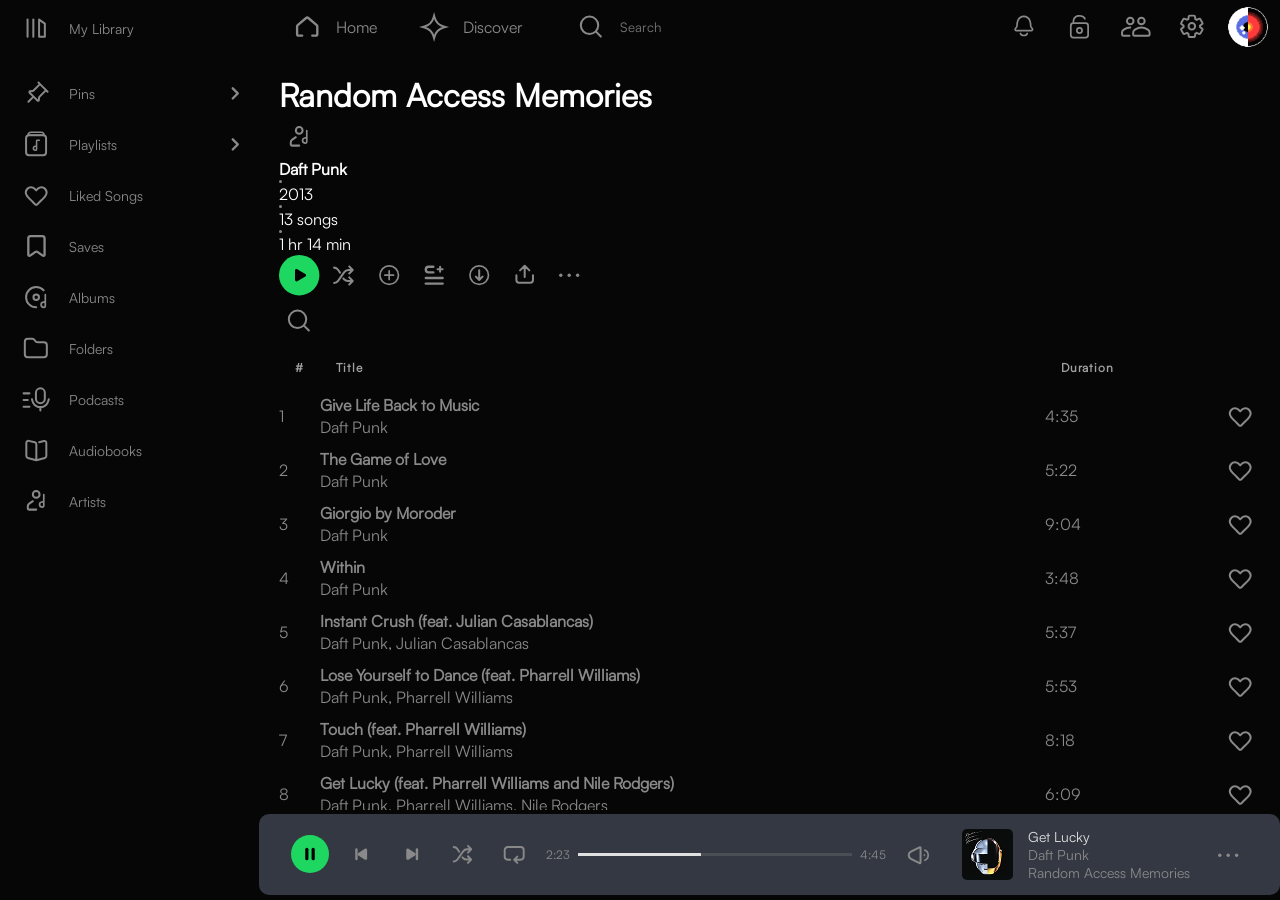
==== pages/album-page.html @ 1511e251 "made a html structure of album-page" ====
<html lang="en">
<head>
    <meta charset="UTF-8">
    <meta name="viewport" content="width=device-width, initial-scale=1.0">
    <title>Spotify</title>
    <link rel="stylesheet" href="../css/styles.css" />
</head>
<body>
    <div class="app">
        <aside class="sidebar">
            <a href="./library.html" class="sidebar-top my-library">
                <img src="../images/library-icon.svg" alt="My Library" class="library-icon" />
                <span class="sidebar-title">My Library</span>
            </a>

            <nav class="sidebar-nav">
                <ul>
                    <li class="sidebar-item">
                        <a href="#">
                            <div class="sidebar-item-icon-group">
                                <img src="../images/pins-icon.svg" alt="Pins icon" class="sidebar-icon">
                                <span class="sidebar-text">Pins</span>
                            </div>
                            <span><img src="../images/arrow-icon.svg" alt="Arrow Icon" class="sidebar-arrow"></span>
                        </a>
                    </li>
                   
                    <li class="sidebar-item">
                        <a href="#">
                            <div class="sidebar-item-icon-group">
                                <img src="../images/playlists-icon.svg" alt="Playlists icon" class="sidebar-icon">
                                <span class="sidebar-text">Playlists</span>
                            </div>
                            <span><img src="../images/arrow-icon.svg" alt="Arrow Icon" class="sidebar-arrow"></span>
                        </a>
                    </li>

                   <li class="sidebar-item">
                        <a href="#">
                            <div class="sidebar-item-icon-group">
                                <img src="../images/liked-songs-icon.svg" alt="Liked Songs icon" class="sidebar-icon">
                                <span class="sidebar-text">Liked Songs</span>
                            </div>
                        </a>
                    </li>

                    <li class="sidebar-item">
                        <a href="#">
                            <div class="sidebar-item-icon-group">
                                <img src="../images/saves-icon.svg" alt="Saves icon" class="sidebar-icon">
                                <span class="sidebar-text">Saves</span>
                            </div>
                        </a>
                    </li>

                    <li class="sidebar-item">
                        <a href="#">
                            <div class="sidebar-item-icon-group">
                                <img src="../images/albums-icon.svg" alt="Albums icon" class="sidebar-icon">
                                <span class="sidebar-text">Albums</span>
                            </div>
                        </a>
                    </li>

                    <li class="sidebar-item">
                        <a href="#">
                            <div class="sidebar-item-icon-group">
                                <img src="../images/folders-icon.svg" alt="Folders icon" class="sidebar-icon">
                                <span class="sidebar-text">Folders</span>
                            </div>
                        </a>
                    </li>

                    <li class="sidebar-item">
                        <a href="#">
                            <div class="sidebar-item-icon-group">
                                <img src="../images/podcasts-icon.svg" alt="Podcasts icon" class="sidebar-icon">
                                <span class="sidebar-text">Podcasts</span>
                            </div>
                        </a>
                    </li>

                    <li class="sidebar-item">
                        <a href="#">
                            <div class="sidebar-item-icon-group">
                                <img src="../images/audiobooks-icon.svg" alt="Audiobooks icon" class="sidebar-icon">
                                <span class="sidebar-text">Audiobooks</span>
                            </div>
                        </a>
                    </li>

                    <li class="sidebar-item">
                        <a href="#">
                            <div class="sidebar-item-icon-group">
                                <img src="../images/artists-icon.svg" alt="Artists icon" class="sidebar-icon">
                                <span class="sidebar-text">Artists</span>
                            </div>
                        </a>
                    </li>
                </ul>
            </nav>
        </aside>
        <div class="content-wrapper">
            <header class="header">
                <div class="header-left-container">
                    <nav>
                        <a href="../index.html" class="header-nav-link">
                            <img src="../images/home-icon.svg" alt="Home Icon" class="home-icon">
                            <span>Home</span>
                        </a>
                        <a href="#" class="header-nav-link">
                            <img src="../images/discover-icon.svg" alt="Discover Icon" class="discover-icon">
                            <span>Discover</span>
                        </a>
                    </nav>
                    <form class="header-search">
                        <img src="../images/search-icon.svg" alt="" class="search-icon">
                        <input type="text" placeholder="Search" class="search-input">
                    </form>
                </div>
                <div class="header-right-container">
                    <button class="header-icon-btn">
                        <img src="../images/notification-icon.svg" alt="Notifications">
                    </button>

                    <button class="header-icon-btn">
                        <img src="../images/lock-icon.svg" alt="Security">
                    </button>

                    <button class="header-icon-btn">
                        <img src="../images/friends-icon.svg" alt="Friends">
                    </button>

                    <button class="header-icon-btn">
                        <img src="../images/settings-icon.svg" alt="Settings">
                    </button>

                    <button class="header-icon-btn">
                        <img src="../images/profile-icon.svg" alt="Profile" class="header-avatar">
                    </button>
                </div>
            </header>
            <!--Album Page Content-->
            <main class="main-content">
                <div class="album-content">
                    <div class="album-info">
                        <h1>Random Access Memories</h1>
                        <div class="album-icons">
                            <img src="../images/artist-icon.svg" alt="artist-icon">
                            <h4 class="artist-name">Daft Punk</h4>
                            <img src="../images/grey-dot.svg" alt="gray-dot">
                            <p class="about-album">2013</p>
                            <img src="../images/grey-dot.svg" alt="gray-dot">
                            <p class="about-album">13 songs</p>
                            <img src="../images/grey-dot.svg" alt="gray-dot">
                            <p class="about-album">1 hr 14 min</p>
                        </div>
                    </div>
                    <div class="album-btns">
                        <div class="left-btns"> 
                            <img src="../images/play-btn.svg" alt="play">
                            <img src="../images/shuffle-btn.svg" alt="shuffle">
                            <img src="../images/add-btn.svg" alt="add">
                            <img src="../images/btn-btn.svg" alt="btn">
                            <img src="../images/download-btn.svg" alt="download">
                            <img src="../images/upload-btn.svg" alt="upload">
                            <img src="../images/more-btn.svg" alt="more">
                        </div>
                        <div class="right-btns">
                            <img src="../images/search-btn.svg" alt="search">
                        </div>
                    </div>
                    <!-- table starts here-->
                    <div class="album-table">
                        <table class="artist-table">
                            <thead class="songs-header">
                                <tr>
                                    <th>#</th>
                                    <th>Title</th>
                                    <th>Duration</th>
                                    <th></th>
                                </tr>
                            </thead>

                            <tbody class="included-songs">
                                <tr>
                                    <td>1</td>
                                    <td>
                                        <div class="liked-songs-info">
                                            <h4>Give Life Back to Music</h4>
                                            <p>Daft Punk</p>
                                        </div>
                                    </td>
                                    <td>4:35</td>
                                    <td><img src="../images/grey-heart.svg" alt="grey-heart"></td>
                                </tr>
                            </tbody>

                            <tbody class="included-songs">
                                <tr>
                                    <td>2</td>
                                    <td>
                                        <div class="liked-songs-info">
                                            <h4>The Game of Love</h4>
                                            <p>Daft Punk</p>
                                        </div>
                                    </td>
                                    <td>5:22</td>
                                    <td><img src="../images/grey-heart.svg" alt="grey-heart"></td>
                                </tr>
                            </tbody>

                            <tbody class="included-songs">
                                <tr>
                                    <td>3</td>
                                    <td>
                                        <div class="liked-songs-info">
                                            <h4>Giorgio by Moroder</h4>
                                            <p>Daft Punk</p>
                                        </div>
                                    </td>
                                    <td>9:04</td>
                                    <td><img src="../images/grey-heart.svg" alt="grey-heart"></td>
                                </tr>
                            </tbody>

                            <tbody class="included-songs">
                                <tr>
                                    <td>4</td>
                                    <td>
                                        <div class="liked-songs-info">
                                            <h4>Within</h4>
                                            <p>Daft Punk</p>
                                        </div>
                                    </td>
                                    <td>3:48</td>
                                    <td><img src="../images/grey-heart.svg" alt="grey-heart"></td>
                                </tr>
                            </tbody>

                            <tbody class="included-songs">
                                <tr>
                                    <td>5</td>
                                    <td>
                                        <div class="liked-songs-info">
                                            <h4>Instant Crush (feat. Julian Casablancas)</h4>
                                            <p>Daft Punk, Julian Casablancas</p>
                                        </div>
                                    </td>
                                    <td>5:37</td>
                                    <td><img src="../images/grey-heart.svg" alt="grey-heart"></td>
                                </tr>
                            </tbody>

                            <tbody class="included-songs">
                                <tr>
                                    <td>6</td>
                                    <td>
                                        <div class="liked-songs-info">
                                            <h4>Lose Yourself to Dance (feat. Pharrell Williams)</h4>
                                            <p>Daft Punk, Pharrell Williams</p>
                                        </div>
                                    </td>
                                    <td>5:53</td>
                                    <td><img src="../images/grey-heart.svg" alt="grey-heart"></td>
                                </tr>
                            </tbody>

                            <tbody class="included-songs">
                                <tr>
                                    <td>7</td>
                                    <td>
                                        <div class="liked-songs-info">
                                            <h4>Touch (feat. Pharrell Williams)</h4>
                                            <p>Daft Punk, Pharrell Williams</p>
                                        </div>
                                    </td>
                                    <td>8:18</td>
                                    <td><img src="../images/grey-heart.svg" alt="grey-heart"></td>
                                </tr>
                            </tbody>

                            <tbody class="included-songs">
                                <tr>
                                    <td>8</td>
                                    <td>
                                        <div class="liked-songs-info">
                                            <h4>Get Lucky (feat. Pharrell Williams and Nile Rodgers)</h4>
                                            <p>Daft Punk, Pharrell Williams, Nile Rodgers</p>
                                        </div>
                                    </td>
                                    <td>6:09</td>
                                    <td><img src="../images/grey-heart.svg" alt="grey-heart"></td>
                                </tr>
                            </tbody>

                            <tbody class="included-songs">
                                <tr>
                                    <td>9</td>
                                    <td>
                                        <div class="liked-songs-info">
                                            <h4>Beyond</h4>
                                            <p>Daft Punk</p>
                                        </div>
                                    </td>
                                    <td>4:50</td>
                                    <td><img src="../images/grey-heart.svg" alt="grey-heart"></td>
                                </tr>
                            </tbody>

                        </table>
                    </div>
                </div>
                <div class="banner-image">
                    <img src="../images/daft-punk-random.svg" alt="daft-punk-random">
                </div>
            </main> 
            <!--end of Album page-->
            <footer class="footer">
                <div class="footer-left-group">
                    <div class="player-controls">
                        <img src="../images/play-icon.svg" alt="play/pause">
                        <img src="../images/prev-icon.svg" alt="skip back">
                        <img src="../images/next-icon.svg" alt="skip forward">
                        <img src="../images/shuffle-icon.svg" alt="shuffle">
                        <img src="../images/repeat-icon.svg" alt="repeat">
                        <div class="play-progress">
                            <div class="runtime">2:23</div>
                            <div class="progress-bar">
                                <div class="progress"></div>
                            </div>
                            <div class="duration">4:45</div>
                        </div>
                        <img src="../images/volume-icon.svg" alt="volume">
                    </div>
                    <div class="song-playing">
                        <img src="../images/song-image-icon.png" alt="cover">
                        <div class="song-info">
                            <div class="song-title">Get Lucky<span class="none feat">(Feat. Pharrell Williams)</span></div>
                            <div class="artist">Daft Punk</div>
                            <div class="album">Random Access Memories</div>
                        </div>
                    </div>
                    <div class="mobile-footer-icons none">
                        <img src="../images/add-song.svg" alt="Add Song">
                        <img src="../images/play-mobile-icon.svg" alt="Play/Pause">
                    </div>
                </div>
                <div class="other-controls">
                    <img src="../images/like-icon.svg" alt="Add to Liked Songs">
                    <img src="../images/add-icon.svg" alt="Add to Playlist">
                    <img src="../images/lyrics-icon.svg" alt="Song Lyrics">
                    <img src="../images/pc-icon.svg" alt="Device">
                    <img src="../images/more-icon.svg" alt="More Options">
                    <div class="line"></div>
                    <img src="../images/dj-icon.svg" alt="DJ">
                    <img src="../images/queue-icon.svg" alt="Queue">
                </div>
                 <img src="../images/more-icon.svg" class="none more-menu" alt="More Options">
                 <!--player progress bar for mobile view-->
                 <div class="mobile-progress-bar none">
                    <div class="progress"></div>
                 </div>
            </footer>
            <!--Mobile Navigation-->
            <nav class="mobile-nav none">
                <div class="nav-item">
                    <img src="../images/home-inactive-icon.svg" alt="Home">
                    <a href="">Home</a>
                </div>
                <div class="nav-item">
                    <img src="../images/discover-icon.svg" alt="Discover">
                    <a href="">Discover</a>
                </div>
                <div class="nav-item">
                    <img src="../images/search-icon.svg" alt="Search">
                    <a href="">Search</a>
                </div>
                <div class="nav-item">
                    <img src="../images/library-icon.svg" alt="Library">
                    <a href="">Library</a>
                </div>
                <div class="nav-item">
                    <img src="../images/user-icon.svg" alt="Profile">
                    <a href="">Me</a>
                </div>
            </nav>
        </div>
    </div> 
</body>
</html>
---- css/styles.css ----
.app {
  display: flex;
  height: 100vh;
}

.sidebar {
  width: 259px;
  background-color: #d7cfcf;
  min-width: 259px;
}

.content-wrapper {
  flex: 1;
  display: flex;
  flex-direction: column;
  padding-bottom: 90px;
  background-color: #060606;
  min-width: 0;
}

.header {
  height: 54px;
  background-color: #e3cece;
}

.main-content {
  flex: 1;
  background-color: #efe2e2;
}

.footer {
  position: fixed;
  bottom: 5px;
  left: 259px;
  width: calc(100% - 259px);
  height: 81px;
  background-color: #190101;
}

.sidebar {
  background-color: #060606;
  padding: 8px 16px;
  display: flex;
  flex-direction: column;
  color: #898989;
  font-family: "Satoshi", sans-serif;
  font-size: 14px;
}

.sidebar-top {
  display: flex;
  align-items: center;
  gap: 12px;
  margin-bottom: 24px;
  border-radius: 6px;
  transition: background-color 0.2s ease;
  text-decoration: none;
  color: inherit;
}

.sidebar-nav ul {
  list-style: none;
  margin: 0;
  padding: 0;
}

.sidebar-item {
  margin-bottom: 10px;
}

.sidebar-item a {
  color: inherit;
  text-decoration: none;
  display: flex;
  justify-content: space-between;
  align-items: center;
  border-radius: 6px;
  transition: background-color 0.2s ease;
}

.sidebar-item a:hover, .sidebar-top:hover {
  background-color: rgba(255, 255, 255, 0.08);
}

.sidebar-item-icon-group {
  display: flex;
  align-items: center;
  gap: 12px;
}

.header {
  background-color: #060606;
  display: flex;
  flex-direction: row;
  justify-content: space-between;
  align-items: center;
  font-family: "Satoshi", sans-serif;
  color: #898989;
  padding: 0 12px;
}
.header a {
  text-decoration: none;
  color: inherit;
}

.header-left-container {
  display: flex;
  align-items: center;
  gap: 16px;
}
.header-left-container nav {
  display: flex;
  gap: 5px;
}
.header-left-container .header-nav-link {
  display: flex;
  align-items: center;
  gap: 8px;
  padding: 8px 16px;
  border-radius: 10px;
  height: 50px;
}
@media (min-width: 1600px) {
  .header-left-container .header-nav-link {
    width: 210px;
    justify-content: space-between;
    padding-right: 30%;
  }
}
.header-left-container #home-link-active, .header-left-container .header-nav-link:hover {
  background-color: #111111;
  color: white;
}
.header-left-container .header-search {
  display: flex;
  align-items: center;
  gap: 8px;
  padding: 8px 16px;
  border-radius: 999px;
  width: clamp(220px, 20vw, 350px);
}
.header-left-container .search-input {
  background: transparent;
  border: none;
  outline: none;
  color: inherit;
  font-family: inherit;
  width: 100%;
}

.header-right-container {
  display: flex;
  align-items: center;
  gap: 16px;
}
.header-right-container .header-icon-btn {
  background: transparent;
  border: none;
  cursor: pointer;
  border-radius: 50%;
  display: flex;
  align-items: center;
  justify-content: center;
  transition: background-color 0.2s ease;
}
.header-right-container .header-icon-btn img {
  width: 40px;
  height: 40px;
}
.header-right-container .header-icon-btn:hover {
  background-color: #111111;
}

.footer {
  background-color: #333842;
  border-radius: 10px;
  display: flex;
  align-items: center;
  justify-content: space-between;
  padding: 0 32px;
  color: #898989;
  font-family: "Satoshi", sans-serif;
}
@media (max-width: 1300px) {
  .footer .other-controls {
    display: none;
  }
  .footer .more-menu {
    display: block;
  }
}

.footer-left-group {
  display: flex;
  align-items: center;
  gap: 24px;
  flex: 1;
}

.player-controls {
  display: flex;
  align-items: center;
  gap: 12px;
  max-width: 647px;
  flex: 1;
}
.player-controls .play-progress {
  display: flex;
  align-items: center;
  gap: 8px;
  flex: 1;
  min-width: 0;
  font-size: 12px;
}
.player-controls .progress-bar {
  height: 3px;
  background-color: rgba(137, 137, 137, 0.27);
  border-radius: 0.5px;
  position: relative;
  flex: 1;
  max-width: 317px;
}
.player-controls .progress {
  width: 45%;
  height: 3px;
  background-color: #E0E0E0;
  border-radius: 0.5px;
}

.song-playing {
  display: flex;
  align-items: center;
  gap: 12px;
}
.song-playing img {
  border-radius: 5px;
}
.song-playing .cover {
  width: 40px;
  height: 40px;
  border-radius: 4px;
  background-color: #555555;
}
.song-playing .song-info {
  display: flex;
  flex-direction: column;
  font-size: 14px;
}
.song-playing .song-info .song-title {
  font-weight: 500;
  color: #E0E0E0;
}

.other-controls {
  display: flex;
  align-items: center;
  gap: 4px;
}
.other-controls .line {
  width: 1px;
  height: 24px;
  background-color: #E0E0E0;
  margin: 0 12px;
}

.none {
  display: none;
}

.main-content {
  color: white;
  background-color: #060606;
  overflow: auto;
  padding: 20px;
}

.search-wrapper {
  display: flex;
  justify-content: space-between;
}

.recent-searches {
  display: flex;
  align-items: flex-start;
  gap: 20px;
  margin-bottom: 20px;
}

.image-wrapper {
  position: relative;
  display: flex;
  flex-direction: column;
  gap: 8px;
  align-items: center;
  color: #E0E0E0;
  font-weight: 100;
  font-size: 14px;
}
.image-wrapper img {
  position: absolute;
  top: 0;
  right: 0;
}
.image-wrapper p {
  color: #6E6E6E;
}

.search-card {
  width: 170px;
  height: 170px;
  background-size: cover;
}

.card1 {
  background-image: url(/images/daft-punk.png);
  border-radius: 50%;
}

.card2 {
  background-image: url(/images/David-Bowie.png);
  border-radius: 50%;
}

.card3 {
  background-image: url(/images/Black-Holes.png);
  border-radius: 10px;
  box-shadow: 0px -5px 0px 0px #6278b1;
}

#card-x-button {
  width: 40px;
  height: 40px;
}

.browse-all-header {
  margin-bottom: 20px;
}

.discover-wrapper {
  display: flex;
  justify-content: space-between;
  align-items: center;
  color: #6E6E6E;
}

.genres-wrapper {
  display: flex;
  justify-content: space-between;
  align-items: center;
  color: #6E6E6E;
}

.discover, .genres {
  margin-bottom: 12px;
}

.boxes {
  display: grid;
  grid-auto-flow: column;
  grid-auto-columns: 170px;
  gap: 10px;
  overflow-x: auto;
  padding-bottom: 10px;
}
.boxes .box {
  border-radius: 8px;
  position: relative;
  overflow: hidden;
  height: 170px;
}
.boxes .box .album-cover-text {
  position: absolute;
  font-size: 20px;
  font-weight: 800;
  left: 20px;
  top: 20px;
  color: #FFFFFF;
}
.boxes .box img {
  position: absolute;
  width: 104px;
  height: 104px;
  bottom: -10px;
  right: -20px;
  border-radius: 5px;
  transform: rotate(25deg);
}

.boxes img {
  height: auto;
  width: 100%;
  height: auto;
  object-fit: cover;
}

.align-self-start {
  align-self: flex-start;
}

@media (max-width: 1280px) {
  .card1, .card2, .card3 {
    width: 150px;
    height: 150px;
  }
}
.navy-bg {
  background-color: #1E3264;
}

.orange-bg {
  background-color: #BA5D07;
}

.lilac-bg {
  background-color: #8D67AB;
}

.purple-bg {
  background-color: #B02897;
}

.grey-bg {
  background-color: #777777;
}

.green-bg {
  background-color: #148A08;
}

.blood-orange-bg {
  background-color: #D84000;
}

.plum-bg {
  background-color: #503750;
}

.teal-bg {
  background-color: #006450;
}

.pink-bg {
  background-color: #E91429;
}

.blue-bg {
  background-color: #537AA1;
}

.library-button-wrapper {
  display: flex;
  align-items: center;
  justify-content: space-between;
  color: #898989;
  background-color: transparent;
  width: 100%;
  margin-bottom: 20px;
}

.left-group, .right-group {
  display: flex;
  align-items: center;
  gap: 36px;
}

.library-icon-btn {
  display: flex;
  align-items: center;
  background: none;
  border: none;
  color: #b3b3b3;
  cursor: pointer;
  white-space: nowrap;
  transition: all 0.2s ease;
}
.library-icon-btn img {
  width: 40px;
  height: 40px;
}
.library-icon-btn span {
  margin-left: 8px;
  font-size: 14px;
  font-weight: 500;
}
.library-icon-btn:hover {
  color: #FFFFFF;
  transform: scale(1.05);
}
.library-icon-btn:hover img {
  filter: brightness(1.5);
}

form.library-icon-btn {
  background-color: #060606;
  border-radius: 20px;
  padding: 4px 12px;
}
form.library-icon-btn input {
  background: none;
  border: none;
  color: white;
  margin-left: 5px;
  outline: none;
  width: 0;
  transition: width 0.3s ease;
}
form.library-icon-btn:hover input, form.library-icon-btn input:focus {
  width: 100px;
}

.library-main-content {
  display: grid;
  grid-template-columns: repeat(auto-fit, minmax(170px, 1fr));
  gap: 12px;
  width: 100%;
}

#list:target {
  display: none;
}

.song-wrapper {
  position: relative;
  border-radius: 8px;
  display: flex;
  flex-direction: column;
  transition: background-color 0.3s ease;
  cursor: pointer;
  gap: 8px;
  min-width: 0;
  width: 100%;
}

.song-wrapper:hover {
  transform: translateY(-4px);
  transition: transform 0.2s ease;
}

.song-image-wrapper img {
  width: 170px;
  height: 170px;
  object-fit: cover;
  border-radius: 8px;
}

.song-image-wrapper1 img {
  width: 170px;
  height: 170px;
  object-fit: cover;
  border-radius: 50%;
}

.pin-image-wrapper {
  position: absolute;
  width: 40px;
  height: 40px;
  border-radius: 50%;
  background-color: #111111;
  top: 0px;
  right: 0px;
}

.pin-image-wrapper img {
  position: absolute;
  width: 20px;
  height: 20px;
  display: flex;
  top: 25%;
  left: 25%;
}

.song-info {
  padding: 0 3px;
}

.song-title-wrapper {
  display: flex;
  justify-content: space-between;
  align-items: center;
  gap: 8px;
  width: 100%;
}
.song-title-wrapper h4 {
  font-size: 14px;
}
.song-title-wrapper .neon-green {
  color: #1ed760;
}
.song-title-wrapper .light-gray {
  color: #989797;
}

.spotify-green {
  color: #1ED760;
}

.gray {
  color: #898989;
}

.light-blue {
  color: #95E6D3;
}

.light-pink {
  color: #F4B8BD;
}

.light-green {
  color: #C3E7B7;
}

.neon-yellow {
  color: #CCF665;
}

.yellow {
  color: #F9E72C;
}

.aqua {
  color: #9BF0E2;
}

.box-description {
  font-size: 14px;
  color: #989797;
  margin-top: 4px;
}

#list:target ~ .list-view {
  display: flex;
  color: #898989;
  width: 100%;
  display: flex;
  flex-direction: column;
  font-size: 16px;
}
#list:target ~ .list-view .grid-img, #list:target ~ .list-view .item .description-box, #list:target ~ .list-view .grid-count {
  display: none;
}
#list:target ~ .list-view .list-img, #list:target ~ .list-view .white-space, #list:target ~ .list-view .info, #list:target ~ .list-view .pin-gray, #list:target ~ .list-view .title img {
  display: block;
}
#list:target ~ .list-view summary {
  list-style: none;
  font-family: "Satoshi", sans-serif;
  font-size: 20px;
  color: #E0E0E0;
  display: flex;
  align-items: center;
  justify-content: space-between;
  margin-bottom: 20px;
  padding-top: 12px;
}
#list:target ~ .list-view summary::-webkit-details-marker {
  display: none;
}
#list:target ~ .list-view .dropdown-arrow {
  transition: transform 0.2s ease;
}
#list:target ~ .list-view details[open] .dropdown-arrow {
  transform: rotate(90deg);
}
#list:target ~ .list-view .list-item-container {
  display: flex;
  flex-direction: column;
}
#list:target ~ .list-view .list-item {
  width: 100%;
  height: 61px;
  display: flex;
  align-items: center;
  margin-bottom: 8px;
  border-radius: 8px;
}
#list:target ~ .list-view .list-item:hover {
  color: #E0E0E0;
  transform: translateY(-1px);
  transition: transform 0.2s ease;
}
#list:target ~ .list-view .item {
  width: 22%;
  min-width: 310px;
  display: flex;
  flex-direction: row;
  align-items: center;
  justify-content: space-between;
}
#list:target ~ .list-view .pin-icon {
  position: relative;
  background: none;
}
#list:target ~ .list-view .white-space {
  width: 16%;
}
#list:target ~ .list-view .info {
  display: flex;
  justify-content: space-between;
  align-items: center;
  width: 33%;
  min-width: 275px;
}
#list:target ~ .list-view .list-img {
  width: 61px;
  height: 61px;
}
#list:target ~ .list-view .artist-img {
  border-radius: 50%;
}
#list:target ~ .list-view .title {
  display: flex;
  align-items: center;
  width: 190px;
  justify-content: flex-start;
  padding: 0;
}

.list-view {
  display: flex;
  color: #898989;
  width: 100%;
  flex-direction: column;
  font-size: 14px;
  color: #E0E0E0;
}
.list-view .grid-img, .list-view .item .description-box {
  display: block;
}
.list-view .list-img, .list-view .white-space, .list-view .info, .list-view .pin-gray, .list-view .title img {
  display: none;
}
.list-view summary {
  list-style: none;
  font-family: "Satoshi", sans-serif;
  font-size: 20px;
  color: #E0E0E0;
  display: flex;
  align-items: center;
  justify-content: space-between;
  margin-bottom: 20px;
  padding-top: 12px;
}
.list-view summary::-webkit-details-marker {
  display: none;
}
.list-view .dropdown-arrow {
  transition: transform 0.2s ease;
}
.list-view details {
  border-bottom: solid 2px #202020;
}
.list-view details[open] .dropdown-arrow {
  transform: rotate(90deg);
}
.list-view .list-item-container {
  display: flex;
  flex-direction: row;
  gap: 12px;
  overflow-x: auto;
  margin-bottom: 10px;
}
.list-view .list-item-container::-webkit-scrollbar {
  height: 6px;
}
.list-view .list-item-container::-webkit-scrollbar-track {
  background: transparent;
}
.list-view .list-item-container::-webkit-scrollbar-thumb {
  background: #202020;
  border-radius: 999px;
}
.list-view .list-item-container::-webkit-scrollbar-thumb:hover {
  background: #555;
}
.list-view .grid-img {
  width: 170px;
  height: 178px;
}
.list-view .grid-artist-img {
  border-radius: 50%;
}
.list-view .item {
  position: relative;
  display: flex;
  flex-direction: column;
  gap: 8px;
}
.list-view .pin-icon {
  position: absolute;
  top: 0;
  right: 0;
  background-color: #111111;
  border-radius: 50%;
  padding: 10px;
}
.list-view .title {
  display: flex;
  justify-content: space-between;
  align-items: center;
  padding-right: 8px;
}
.list-view .description-box {
  font-size: 12px;
  color: #898989;
  max-width: 170px;
  max-height: 32px;
  line-height: 16px;
  overflow: hidden;
  padding-right: 4px;
}

.home-page {
  flex: 1;
  overflow-y: auto;
  min-width: 0;
  border: solid 1px #202020;
  border-radius: 10px;
  margin-top: 3px;
  padding: 10px 20px 0 20px;
}

.filters-wrapper {
  display: flex;
  justify-content: space-between;
  align-items: center;
  margin-bottom: 32px;
}
.filters-wrapper .filter {
  padding: 8px 15px;
  border-radius: 8px;
  border: none;
  background: rgba(32, 32, 32, 0.5);
  color: #E0E0E0;
  font-size: 14px;
  font-weight: 500;
  cursor: pointer;
}
.filters-wrapper .filter:hover {
  background: #E0E0E0;
  color: #060606;
}
.filters-wrapper .filter.active {
  background: #E0E0E0;
  color: #060606;
}

.home-pg-section {
  display: flex;
  flex-direction: column;
  gap: 20px;
  margin-bottom: 32px;
}
.home-pg-section .section-header {
  display: flex;
  justify-content: space-between;
  align-items: center;
}
.home-pg-section .section-header h2 {
  font-size: 20px;
  font-weight: 600;
  color: #E0E0E0;
}
.home-pg-section .cards-container {
  display: grid;
  grid-auto-flow: column;
  grid-auto-columns: 170px;
  gap: 10px;
  overflow-x: auto;
  overflow-y: hidden;
  padding-bottom: 10px;
}
.home-pg-section .cards-container .card {
  width: 170px;
}
.home-pg-section .cards-container .card:hover {
  transform: translateY(-4px);
  transition: transform 0.2s ease;
}
.home-pg-section .cards-container .card-image-wrapper {
  margin-bottom: 5px;
}
.home-pg-section .cards-container .card-image {
  border-radius: 10px;
}
.home-pg-section .cards-container .card-info {
  display: flex;
  flex-direction: column;
  gap: 5px;
}
.home-pg-section .cards-container .card-title-wrapper {
  display: flex;
  justify-content: space-between;
  align-items: center;
  font-size: 14px;
  font-weight: 500;
}
.home-pg-section .cards-container .card-title-wrapper .card-title {
  color: #E0E0E0;
  max-width: 120px;
  white-space: nowrap;
  overflow: hidden;
  text-overflow: ellipsis;
}
.home-pg-section .cards-container .artist-card .card-title-wrapper {
  justify-content: center;
  font-weight: 100;
}
.home-pg-section .cards-container .artist-card img {
  width: 170px;
  height: 170px;
  border-radius: 50%;
}
.home-pg-section .cards-container .card-description {
  font-size: 12px;
  color: #898989;
}

@media (max-width: 1280px) {
  .card {
    width: 150px;
  }
  .card img {
    width: 150px;
    height: 150px;
  }
  .card .card-info {
    width: 150px;
  }
}
.cards-container::-webkit-scrollbar {
  height: 6px;
}

.home-page::-webkit-scrollbar {
  width: 6px;
}

.cards-container::-webkit-scrollbar-track, .home-page::-webkit-scrollbar-track {
  background: transparent;
}

.cards-container::-webkit-scrollbar-thumb {
  background: #202020;
  border-radius: 999px;
}

.home-page::-webkit-scrollbar-thumb {
  background: transparent;
  border-radius: 999px;
}

.cards-container::-webkit-scrollbar-thumb:hover, .home-page::-webkit-scrollbar-thumb:hover {
  background: #555;
}

.pink {
  color: #CE6E9A;
}

.cyan {
  color: #95E6D3;
}

.orange {
  color: #FDD87D;
}

.lime {
  color: #CCF665;
}

.yellow {
  color: #F9E72C;
}

.blue {
  color: #6F86FF;
}

.light-pink {
  color: #FFCBD4;
}

.green {
  color: #27856B;
}

.neon-pink {
  color: #DD138B;
}

.none {
  display: none;
}

@media (max-width: 1050px) {
  .sidebar, .header, .all-button {
    display: none;
  }
  .mobile-recents-section {
    display: grid;
    grid-template-columns: repeat(2, 1fr);
    gap: 12px;
    padding-right: 20px;
    margin-bottom: 30px;
  }
  .mobile-recents-section .recents-card {
    background-color: #202020;
    border-radius: 10px;
    display: flex;
    padding: 7px;
    align-items: center;
    font-size: 14px;
    color: #E0E0E0;
    gap: 8px;
    min-width: 0;
    font-weight: 200;
  }
  .mobile-recents-section .recents-card img {
    width: 43px;
    height: 43px;
    flex-shrink: 0;
  }
  .mobile-recents-section .recents-card-info {
    display: flex;
    flex-direction: column;
    justify-content: center;
    min-width: 0;
  }
  .mobile-recents-section .recents-title {
    white-space: nowrap;
    overflow: hidden;
    text-overflow: ellipsis;
  }
  .mobile-recents-section .recents-artist {
    color: #6E6E6E;
  }
  .footer {
    width: 100%;
    left: 0;
    bottom: 95px;
    padding: 0 20px;
  }
  .footer .more-menu, .footer .player-controls, .footer .album {
    display: none;
  }
  .footer .song-title {
    white-space: nowrap;
    overflow: hidden;
    mask-image: linear-gradient(to right, black 70%, transparent 100%);
    -webkit-mask-image: linear-gradient(to right, black 70%, transparent 100%);
  }
  .footer .feat {
    display: inline-block;
  }
  .footer .mobile-footer-icons, .footer .mobile-progress-bar {
    display: block;
  }
  .footer .footer-left-group {
    justify-content: space-between;
  }
  .footer .mobile-footer-icons {
    display: flex;
    gap: 10px;
    align-items: center;
  }
  .footer .mobile-progress-bar {
    position: absolute;
    left: 0;
    bottom: 0;
    background-color: rgba(219, 219, 219, 0.2);
    border-radius: 15px;
    height: 2px;
    width: 100%;
  }
  .footer .mobile-progress-bar .progress {
    height: 100%;
    width: 45%;
    background-color: #E0E0E0;
  }
  .content-wrapper {
    padding: 0;
  }
  .home-page {
    border: none;
    padding-right: 0;
  }
  .mobile-nav {
    position: fixed;
    bottom: 0;
    left: 0;
    padding: 0 20px;
    height: 95px;
    width: 100%;
    display: flex;
    justify-content: space-between;
    align-items: center;
    background: rgba(0, 0, 0, 0.6);
  }
  .mobile-nav .nav-item {
    display: flex;
    flex-direction: column;
    align-items: center;
    justify-content: center;
    z-index: 1;
  }
  .mobile-nav a {
    text-decoration: none;
    color: #898989;
    font-size: 12px;
  }
  .mobile-nav::before {
    content: "";
    position: absolute;
    left: 0;
    right: 0;
    height: 95px;
    pointer-events: none;
    background: linear-gradient(to top, rgb(0, 0, 0) 0%, rgb(0, 0, 0) 50%, rgba(0, 0, 0, 0.6) 75%, rgba(0, 0, 0, 0) 100%);
  }
  .home-pg-section .cards-container {
    grid-auto-columns: 141px;
  }
  .home-pg-section .cards-container .card,
  .home-pg-section .cards-container .card-info {
    width: 141px;
  }
  .home-pg-section .cards-container .card img,
  .home-pg-section .cards-container .card-info img {
    width: 141px;
    height: 141px;
  }
  .section-header-arrow {
    display: none;
  }
}
.friends-sidebar {
  display: none;
  position: absolute;
  right: 0;
  top: 57px;
  bottom: 91px;
  width: clamp(270px, 21vw, 358px);
  border: solid 1px #202020;
  border-radius: 10px;
  color: #E0E0E0;
  padding: 20px 12px;
}
.friends-sidebar .friends-sidebar-header {
  display: flex;
  justify-content: space-between;
  align-items: center;
  margin-bottom: 44px;
}
.friends-sidebar .friends-sidebar-header h2 {
  font-size: 14px;
}
.friends-sidebar .friends-sidebar-header .icons-group {
  display: flex;
  align-items: center;
  gap: 15px;
}
.friends-sidebar .friends-list-container {
  display: flex;
  flex-direction: column;
  gap: 28px;
}
.friends-sidebar .friend-card {
  display: flex;
  gap: 12px;
  border-radius: 6px;
  cursor: pointer;
}
.friends-sidebar .friend-card img {
  width: 40px;
  height: 40px;
}
.friends-sidebar .friend-info {
  display: flex;
  flex-direction: column;
  gap: 8px;
  align-items: flex-start;
}
.friends-sidebar .friend-info img {
  width: 10px;
  height: 12px;
}
.friends-sidebar .friend-info .friend-name {
  color: #E0E0E0;
  font-size: 12px;
}
.friends-sidebar .friend-info .friend-name:hover {
  color: #1ED760;
}
.friends-sidebar .friend-info .friend-activity {
  display: flex;
  align-items: center;
  gap: 8px;
  font-size: 14px;
}
.friends-sidebar .friend-info .friend-activity .artist, .friends-sidebar .friend-info .friend-activity span {
  color: #6E6E6E;
}

#friends:target {
  display: block;
}

#friends:target ~ .home-page {
  margin-right: clamp(275px, 21.5vw, 365px);
  transition: margin-right 0.3s ease;
}

.main-page {
  color: #E0E0E0;
  background-color: #060606;
  overflow: auto;
  padding: 20px;
}

.liked-songs-content {
  display: flex;
  align-items: center;
  flex-direction: column;
  justify-content: space-between;
  padding: 8px 16px;
  color: #898989;
  background-color: transparent;
  width: 100%;
}

.liked-songs-header {
  width: 100%;
  display: flex;
  justify-content: space-between;
  align-items: center;
}

.left-side, .right-side {
  display: flex;
  align-items: center;
  gap: 10px;
  margin-bottom: 20px;
}

.liked-songs-btn {
  display: flex;
  align-items: center;
  background: none;
  border: none;
  color: #b3b3b3;
  cursor: pointer;
  white-space: nowrap;
  padding: 4px 8px;
  transition: all 0.2s ease;
}
.liked-songs-btn img {
  width: 40px;
  height: 40px;
}
.liked-songs-btn span {
  margin-left: 8px;
  font-size: 14px;
  font-weight: 500;
}
.liked-songs-btn:hover {
  color: white;
  transform: scale(1.05);
}

table {
  width: 100%;
  color: #898989;
  border-collapse: separate;
  border-spacing: 0 10px;
}

#liked-songs-table {
  width: 100%;
  padding: 16px;
  overflow: hidden;
}

.songs-table {
  width: 50%;
  max-width: 780px;
  border-collapse: collapse;
}

.songs-header tr {
  border-bottom: 1px solid rgba(255, 255, 255, 0.15);
}

.songs-header th {
  padding: 8px 16px;
  text-align: left;
  font-size: 12px;
  color: #a0a0a0;
  text-transform: capitalize;
  letter-spacing: 0.08em;
}

.songs-header th:first-child, .songs-header th:last-child {
  width: 40px;
}
.songs-header th:first-child {
  text-align: center;
}

.songs-description tr {
  transition: background-color 0.2s ease;
  cursor: pointer;
}

.songs-description tr:hover {
  background-color: rgba(255, 255, 255, 0.08);
}

.songs-description td {
  padding: 10px 16px;
  color: #e0e0e0;
  font-size: 14px;
  vertical-align: middle;
}

.songs-description td:first-child {
  text-align: center;
  color: #a0a0a0;
  font-size: 14px;
  width: 40px;
}

.songs-description td:nth-child(2) {
  display: flex;
  align-items: center;
  gap: 12px;
}

.songs-description td:nth-child(2) img {
  width: 51px;
  height: 51px;
  object-fit: cover;
  flex-shrink: 0;
}

.songs-description td:nth-child(2) h4 {
  display: inline-block;
  margin: 0 0 2px 0;
  font-size: 14px;
  color: #ffffff;
}

.songs-description td:nth-child(2) p {
  display: inline-block;
  margin: 0;
  font-size: 14px;
  color: #a0a0a0;
}

.songs-description td:last-child {
  width: 40px;
  text-align: center;
}

.songs-description td:last-child img {
  width: 40px;
  height: 40px;
  opacity: 0.7;
  transition: transform 0.2s ease;
}

.liked-songs-info {
  display: flex;
  flex-direction: column;
}

@media screen and (max-width: 1630px) {
  .songs-table {
    width: 100%;
    max-width: none;
  }
}
@media screen and (max-width: 1050px) {
  .search-wrapper, .recent-searches, .discover-wrapper img, .genres-wrapper img {
    display: none;
  }
  footer {
    z-index: 999;
  }
  .search-main-content {
    padding-right: 16px;
    padding-bottom: 170px;
  }
  .search-container {
    display: flex;
    justify-content: space-between;
    align-items: center;
    margin-bottom: 24px;
  }
  .search-bar {
    display: flex;
    align-items: center;
    background: rgba(32, 32, 32, 0.5);
    border-radius: 10px;
    padding: 6px 12px;
    min-width: 306px;
    width: 80%;
    height: 35px;
    color: rgba(137, 137, 137, 0.7);
  }
  .search-bar input {
    flex: 1;
    background: transparent;
    border: none;
    font-size: 14px;
    outline: none;
  }
  .search-bar input::placeholder {
    font-family: "Satoshi", sans-serif;
    font-size: 14px;
  }
  .discover-wrapper, .genres-wrapper {
    font-size: 18px;
    color: #E0E0E0;
    margin-bottom: 20px;
  }
  .boxes {
    grid-auto-flow: unset;
    grid-template-columns: repeat(2, 1fr);
    overflow-x: visible;
    gap: 12px;
  }
  .boxes .album-cover-text {
    z-index: 1;
  }
  .boxes .box {
    height: 100px;
  }
  .boxes .box img {
    bottom: -40px;
    right: -20px;
    transform: rotate(30deg);
  }
}
@media screen and (max-width: 1050px) {
  .grid-view, .library-button-wrapper {
    display: none;
  }
  .buttons-wrapper {
    display: flex;
    align-items: center;
    gap: 36px;
    font-size: 12px;
    color: #898989;
  }
  .buttons-wrapper .button-group {
    display: flex;
    align-items: center;
    gap: 8px;
  }
  .list-view .grid-img {
    width: 141px;
    height: 149px;
  }
}
@font-face {
  font-family: "Satoshi";
  src: url("../fonts/Satoshi-Regular.woff2") format("woff2");
  font-weight: 400;
  font-style: normal;
}
* {
  margin: 0;
  padding: 0;
  box-sizing: border-box;
}

body {
  margin: 0;
  font-family: "Satoshi", sans-serif;
  overflow-x: hidden;
}

/*# sourceMappingURL=styles.css.map */
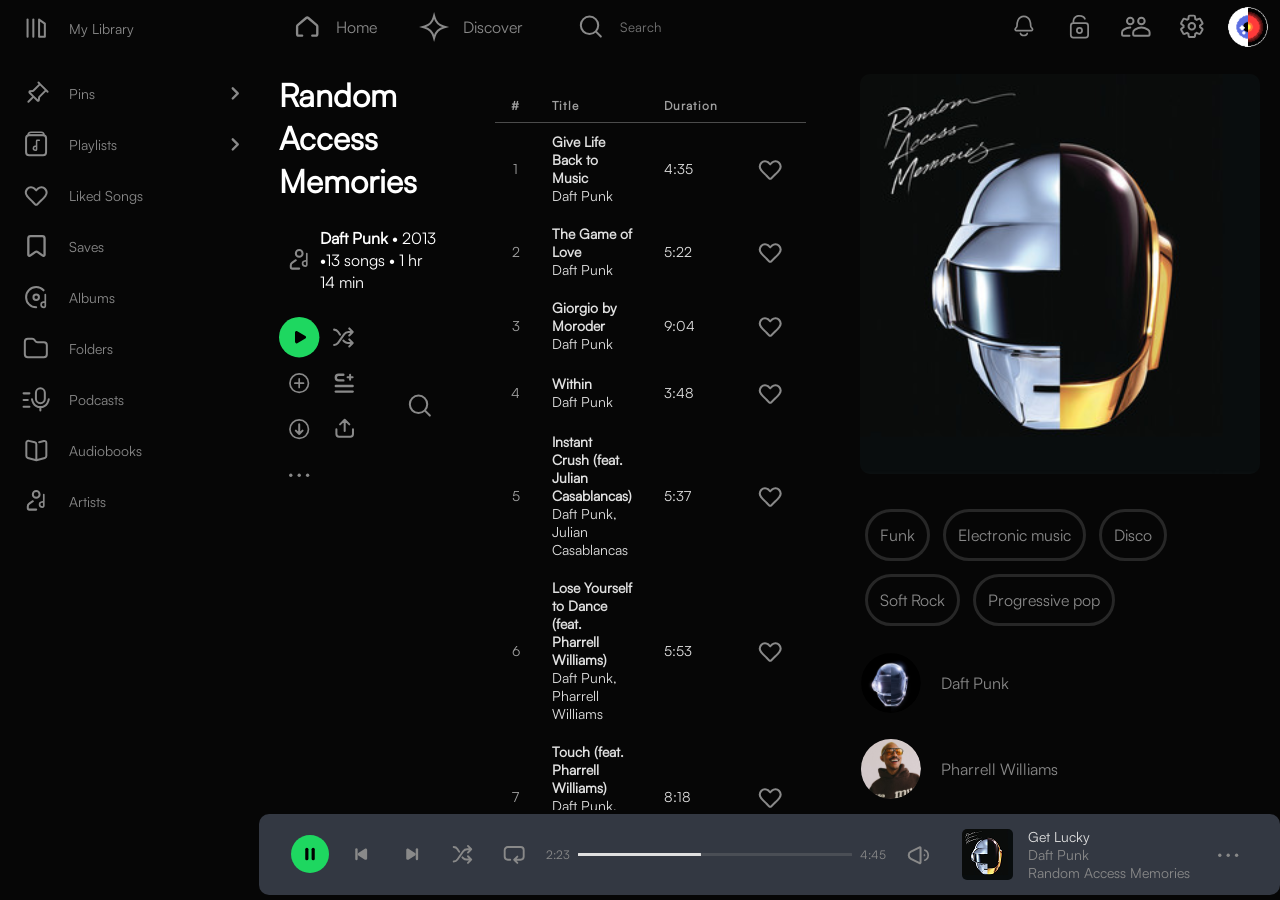
==== commit ec328cf4: "aded table and side banner, fixed some style issues" ====
--- a/pages/album-page.html
+++ b/pages/album-page.html
@@ -141,20 +141,17 @@
                 </div>
             </header>
             <!--Album Page Content-->
-            <main class="main-content">
+            <main class="album-main-content main-content">
                 <div class="album-content">
+                    <h1>Random Access Memories</h1>
                     <div class="album-info">
-                        <h1>Random Access Memories</h1>
-                        <div class="album-icons">
-                            <img src="../images/artist-icon.svg" alt="artist-icon">
-                            <h4 class="artist-name">Daft Punk</h4>
-                            <img src="../images/grey-dot.svg" alt="gray-dot">
-                            <p class="about-album">2013</p>
-                            <img src="../images/grey-dot.svg" alt="gray-dot">
-                            <p class="about-album">13 songs</p>
-                            <img src="../images/grey-dot.svg" alt="gray-dot">
-                            <p class="about-album">1 hr 14 min</p>
-                        </div>
+                        
+                        <img src="../images/artist-icon.svg" alt="artist-icon">
+                        <p>
+                            <strong>Daft Punk</strong>
+                            • 2013 •13 songs • 1 hr 14 min
+                        </p>
+                    
                     </div>
                     <div class="album-btns">
                         <div class="left-btns"> 
@@ -170,150 +167,173 @@
                             <img src="../images/search-btn.svg" alt="search">
                         </div>
                     </div>
-                    <!-- table starts here-->
-                    <div class="album-table">
-                        <table class="artist-table">
-                            <thead class="songs-header">
-                                <tr>
-                                    <th>#</th>
-                                    <th>Title</th>
-                                    <th>Duration</th>
-                                    <th></th>
-                                </tr>
-                            </thead>
-
-                            <tbody class="included-songs">
-                                <tr>
-                                    <td>1</td>
-                                    <td>
-                                        <div class="liked-songs-info">
-                                            <h4>Give Life Back to Music</h4>
-                                            <p>Daft Punk</p>
-                                        </div>
-                                    </td>
-                                    <td>4:35</td>
-                                    <td><img src="../images/grey-heart.svg" alt="grey-heart"></td>
-                                </tr>
-                            </tbody>
-
-                            <tbody class="included-songs">
-                                <tr>
-                                    <td>2</td>
-                                    <td>
-                                        <div class="liked-songs-info">
-                                            <h4>The Game of Love</h4>
-                                            <p>Daft Punk</p>
-                                        </div>
-                                    </td>
-                                    <td>5:22</td>
-                                    <td><img src="../images/grey-heart.svg" alt="grey-heart"></td>
-                                </tr>
-                            </tbody>
-
-                            <tbody class="included-songs">
-                                <tr>
-                                    <td>3</td>
-                                    <td>
-                                        <div class="liked-songs-info">
-                                            <h4>Giorgio by Moroder</h4>
-                                            <p>Daft Punk</p>
-                                        </div>
-                                    </td>
-                                    <td>9:04</td>
-                                    <td><img src="../images/grey-heart.svg" alt="grey-heart"></td>
-                                </tr>
-                            </tbody>
-
-                            <tbody class="included-songs">
-                                <tr>
-                                    <td>4</td>
-                                    <td>
-                                        <div class="liked-songs-info">
-                                            <h4>Within</h4>
-                                            <p>Daft Punk</p>
-                                        </div>
-                                    </td>
-                                    <td>3:48</td>
-                                    <td><img src="../images/grey-heart.svg" alt="grey-heart"></td>
-                                </tr>
-                            </tbody>
-
-                            <tbody class="included-songs">
-                                <tr>
-                                    <td>5</td>
-                                    <td>
-                                        <div class="liked-songs-info">
-                                            <h4>Instant Crush (feat. Julian Casablancas)</h4>
-                                            <p>Daft Punk, Julian Casablancas</p>
-                                        </div>
-                                    </td>
-                                    <td>5:37</td>
-                                    <td><img src="../images/grey-heart.svg" alt="grey-heart"></td>
-                                </tr>
-                            </tbody>
-
-                            <tbody class="included-songs">
-                                <tr>
-                                    <td>6</td>
-                                    <td>
-                                        <div class="liked-songs-info">
-                                            <h4>Lose Yourself to Dance (feat. Pharrell Williams)</h4>
-                                            <p>Daft Punk, Pharrell Williams</p>
-                                        </div>
-                                    </td>
-                                    <td>5:53</td>
-                                    <td><img src="../images/grey-heart.svg" alt="grey-heart"></td>
-                                </tr>
-                            </tbody>
-
-                            <tbody class="included-songs">
-                                <tr>
-                                    <td>7</td>
-                                    <td>
-                                        <div class="liked-songs-info">
-                                            <h4>Touch (feat. Pharrell Williams)</h4>
-                                            <p>Daft Punk, Pharrell Williams</p>
-                                        </div>
-                                    </td>
-                                    <td>8:18</td>
-                                    <td><img src="../images/grey-heart.svg" alt="grey-heart"></td>
-                                </tr>
-                            </tbody>
-
-                            <tbody class="included-songs">
-                                <tr>
-                                    <td>8</td>
-                                    <td>
-                                        <div class="liked-songs-info">
-                                            <h4>Get Lucky (feat. Pharrell Williams and Nile Rodgers)</h4>
-                                            <p>Daft Punk, Pharrell Williams, Nile Rodgers</p>
-                                        </div>
-                                    </td>
-                                    <td>6:09</td>
-                                    <td><img src="../images/grey-heart.svg" alt="grey-heart"></td>
-                                </tr>
-                            </tbody>
-
-                            <tbody class="included-songs">
-                                <tr>
-                                    <td>9</td>
-                                    <td>
-                                        <div class="liked-songs-info">
-                                            <h4>Beyond</h4>
-                                            <p>Daft Punk</p>
-                                        </div>
-                                    </td>
-                                    <td>4:50</td>
-                                    <td><img src="../images/grey-heart.svg" alt="grey-heart"></td>
-                                </tr>
-                            </tbody>
-
-                        </table>
-                    </div>
-                </div>
-                <div class="banner-image">
+                </div>
+
+                <!-- table starts here-->
+                <div class="album-table">
+                    <table class="artist-table">
+                        <thead class="song-header">
+                            <tr>
+                                <th>#</th>
+                                <th>Title</th>
+                                <th>Duration</th>
+                                <th></th>
+                            </tr>
+                        </thead>
+
+                        <tbody class="included-songs">
+                            <tr>
+                                <td>1</td>
+                                <td>
+                                    <div class="liked-songs-info">
+                                        <h4>Give Life Back to Music</h4>
+                                        <p>Daft Punk</p>
+                                    </div>
+                                </td>
+                                <td>4:35</td>
+                                <td><img src="../images/grey-heart.svg" alt="grey-heart"></td>
+                            </tr>
+                        </tbody>
+
+                        <tbody class="included-songs">
+                            <tr>
+                                <td>2</td>
+                                <td>
+                                    <div class="liked-songs-info">
+                                        <h4>The Game of Love</h4>
+                                        <p>Daft Punk</p>
+                                    </div>
+                                </td>
+                                <td>5:22</td>
+                                <td><img src="../images/grey-heart.svg" alt="grey-heart"></td>
+                            </tr>
+                        </tbody>
+
+                        <tbody class="included-songs">
+                            <tr>
+                                <td>3</td>
+                                <td>
+                                    <div class="liked-songs-info">
+                                        <h4>Giorgio by Moroder</h4>
+                                        <p>Daft Punk</p>
+                                    </div>
+                                </td>
+                                <td>9:04</td>
+                                <td><img src="../images/grey-heart.svg" alt="grey-heart"></td>
+                            </tr>
+                        </tbody>
+
+                        <tbody class="included-songs">
+                            <tr>
+                                <td>4</td>
+                                <td>
+                                    <div class="liked-songs-info">
+                                        <h4>Within</h4>
+                                        <p>Daft Punk</p>
+                                    </div>
+                                </td>
+                                <td>3:48</td>
+                                <td><img src="../images/grey-heart.svg" alt="grey-heart"></td>
+                            </tr>
+                        </tbody>
+
+                        <tbody class="included-songs">
+                            <tr>
+                                <td>5</td>
+                                <td>
+                                    <div class="liked-songs-info">
+                                        <h4>Instant Crush (feat. Julian Casablancas)</h4>
+                                        <p>Daft Punk, Julian Casablancas</p>
+                                    </div>
+                                </td>
+                                <td>5:37</td>
+                                <td><img src="../images/grey-heart.svg" alt="grey-heart"></td>
+                            </tr>
+                        </tbody>
+
+                        <tbody class="included-songs">
+                            <tr>
+                                <td>6</td>
+                                <td>
+                                    <div class="liked-songs-info">
+                                        <h4>Lose Yourself to Dance (feat. Pharrell Williams)</h4>
+                                        <p>Daft Punk, Pharrell Williams</p>
+                                    </div>
+                                </td>
+                                <td>5:53</td>
+                                <td><img src="../images/grey-heart.svg" alt="grey-heart"></td>
+                            </tr>
+                        </tbody>
+
+                        <tbody class="included-songs">
+                            <tr>
+                                <td>7</td>
+                                <td>
+                                    <div class="liked-songs-info">
+                                        <h4>Touch (feat. Pharrell Williams)</h4>
+                                        <p>Daft Punk, Pharrell Williams</p>
+                                    </div>
+                                </td>
+                                <td>8:18</td>
+                                <td><img src="../images/grey-heart.svg" alt="grey-heart"></td>
+                            </tr>
+                        </tbody>
+
+                        <tbody class="included-songs">
+                            <tr>
+                                <td>8</td>
+                                <td>
+                                    <div class="liked-songs-info">
+                                        <h4>Get Lucky (feat. Pharrell Williams and Nile Rodgers)</h4>
+                                        <p>Daft Punk, Pharrell Williams, Nile Rodgers</p>
+                                    </div>
+                                </td>
+                                <td>6:09</td>
+                                <td><img src="../images/grey-heart.svg" alt="grey-heart"></td>
+                            </tr>
+                        </tbody>
+
+                        <tbody class="included-songs">
+                            <tr>
+                                <td>9</td>
+                                <td>
+                                    <div class="liked-songs-info">
+                                        <h4>Beyond</h4>
+                                        <p>Daft Punk</p>
+                                    </div>
+                                </td>
+                                <td>4:50</td>
+                                <td><img src="../images/grey-heart.svg" alt="grey-heart"></td>
+                            </tr>
+                        </tbody>
+                    </table>
+                </div>
+
+                <div class="album-info-wrapper">
                     <img src="../images/daft-punk-random.svg" alt="daft-punk-random">
-                </div>
+                    <div class="music-genrs">
+                        <span>Funk</span>
+                        <span>Electronic music</span>
+                        <span>Disco</span>
+                        <span>Soft Rock</span>
+                        <span>Progressive pop</span>
+                    </div>
+                    <div class="artists-info">
+                        <div class="artist-name">
+                            <img src="../images/daft.svg" alt="">
+                            <p>Daft Punk</pp>
+                        </div>
+                        <div class="artist-name">
+                            <img src="../images/pharrell.svg" alt="">
+                            <p>Pharrell Williams</p>
+                        </div>
+                        <div class="artist-name">
+                            <img src="../images/nile.svg" alt="">
+                            <p>Nile Rodgers</p>
+                        </div>
+                    </div>
+                </div>
+                
             </main> 
             <!--end of Album page-->
             <footer class="footer">
--- a/css/styles.css
+++ b/css/styles.css
@@ -1464,6 +1464,136 @@
     height: 149px;
   }
 }
+.album-main-content {
+  width: 100%;
+  display: flex;
+  gap: 38px;
+}
+
+.album-content {
+  width: 66%;
+  display: flex;
+  flex-direction: column;
+  gap: 24px;
+}
+
+.album-info-wrapper {
+  display: flex;
+  flex-direction: column;
+  flex: 1;
+}
+
+.album-info {
+  display: flex;
+  align-items: center;
+}
+
+.album-btns {
+  display: flex;
+  justify-content: space-between;
+  align-items: center;
+}
+
+table {
+  width: 100%;
+  color: #898989;
+  border-collapse: separate;
+  border-spacing: 0 10px;
+}
+
+.album-table {
+  width: 100%;
+  padding: 16px;
+  display: flex;
+}
+
+.artist-table {
+  width: 50%;
+  max-width: 780px;
+  border-collapse: collapse;
+}
+
+.song-header tr {
+  border-bottom: 1px solid rgba(255, 255, 255, 0.15);
+}
+
+.song-header th {
+  padding: 8px 16px;
+  text-align: left;
+  font-size: 12px;
+  color: #a0a0a0;
+  text-transform: capitalize;
+  letter-spacing: 0.08em;
+}
+
+.song-header th:first-child, .song-header th:last-child {
+  width: 40px;
+}
+.song-header th:first-child {
+  text-align: center;
+}
+
+.included-songs tr {
+  transition: background-color 0.2s ease;
+  cursor: pointer;
+}
+
+.included-songs tr:hover {
+  background-color: rgba(255, 255, 255, 0.08);
+}
+
+.included-songs td {
+  padding: 10px 16px;
+  color: #e0e0e0;
+  font-size: 14px;
+  vertical-align: middle;
+}
+
+.included-songs td:first-child {
+  text-align: center;
+  color: #a0a0a0;
+  font-size: 14px;
+  width: 40px;
+}
+
+.music-genrs {
+  width: 320px;
+  height: 88px;
+  display: flex;
+  flex-wrap: wrap;
+  gap: 3px;
+  margin-top: 30px;
+}
+
+.music-genrs span {
+  color: #898989;
+  border: solid rgba(137, 137, 137, 0.2509803922);
+  border-radius: 40px;
+  padding: 12px 12px;
+  margin: 5px;
+}
+
+.artists-info {
+  display: flex;
+  flex-direction: column;
+  gap: 25px;
+  margin-top: 60px;
+}
+
+.artist-name {
+  display: flex;
+  align-items: center;
+  gap: 20px;
+  color: #898989;
+}
+
+.artist-name img {
+  width: 61px;
+  height: 61px;
+  border-radius: 50%;
+  object-fit: cover;
+}
+
 @font-face {
   font-family: "Satoshi";
   src: url("../fonts/Satoshi-Regular.woff2") format("woff2");
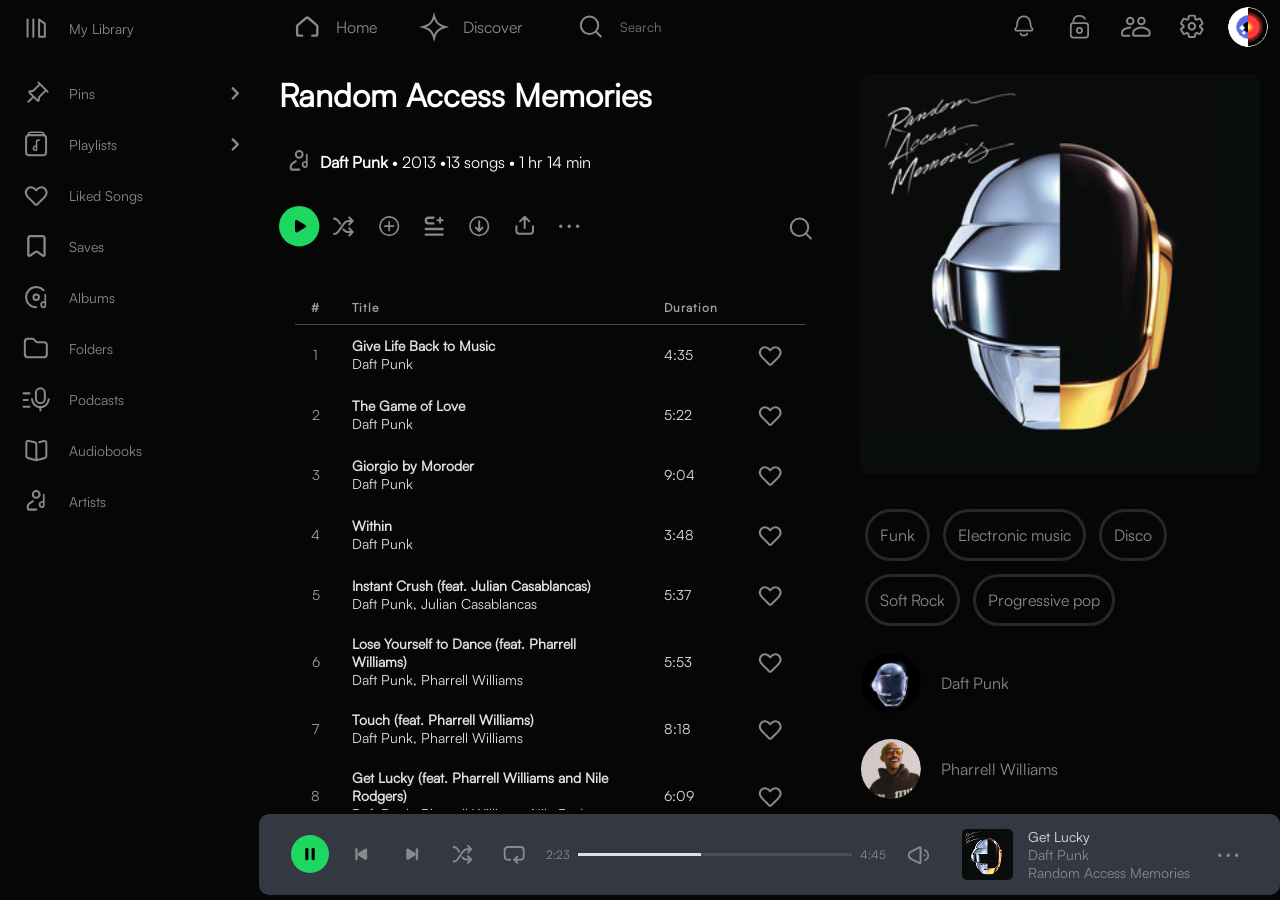
==== commit 3d3982ea: "fixed final details about table" ====
--- a/pages/album-page.html
+++ b/pages/album-page.html
@@ -167,147 +167,150 @@
                             <img src="../images/search-btn.svg" alt="search">
                         </div>
                     </div>
-                </div>
-
-                <!-- table starts here-->
-                <div class="album-table">
-                    <table class="artist-table">
-                        <thead class="song-header">
-                            <tr>
-                                <th>#</th>
-                                <th>Title</th>
-                                <th>Duration</th>
-                                <th></th>
-                            </tr>
-                        </thead>
-
-                        <tbody class="included-songs">
-                            <tr>
-                                <td>1</td>
-                                <td>
-                                    <div class="liked-songs-info">
-                                        <h4>Give Life Back to Music</h4>
-                                        <p>Daft Punk</p>
-                                    </div>
-                                </td>
-                                <td>4:35</td>
-                                <td><img src="../images/grey-heart.svg" alt="grey-heart"></td>
-                            </tr>
-                        </tbody>
-
-                        <tbody class="included-songs">
-                            <tr>
-                                <td>2</td>
-                                <td>
-                                    <div class="liked-songs-info">
-                                        <h4>The Game of Love</h4>
-                                        <p>Daft Punk</p>
-                                    </div>
-                                </td>
-                                <td>5:22</td>
-                                <td><img src="../images/grey-heart.svg" alt="grey-heart"></td>
-                            </tr>
-                        </tbody>
-
-                        <tbody class="included-songs">
-                            <tr>
-                                <td>3</td>
-                                <td>
-                                    <div class="liked-songs-info">
-                                        <h4>Giorgio by Moroder</h4>
-                                        <p>Daft Punk</p>
-                                    </div>
-                                </td>
-                                <td>9:04</td>
-                                <td><img src="../images/grey-heart.svg" alt="grey-heart"></td>
-                            </tr>
-                        </tbody>
-
-                        <tbody class="included-songs">
-                            <tr>
-                                <td>4</td>
-                                <td>
-                                    <div class="liked-songs-info">
-                                        <h4>Within</h4>
-                                        <p>Daft Punk</p>
-                                    </div>
-                                </td>
-                                <td>3:48</td>
-                                <td><img src="../images/grey-heart.svg" alt="grey-heart"></td>
-                            </tr>
-                        </tbody>
-
-                        <tbody class="included-songs">
-                            <tr>
-                                <td>5</td>
-                                <td>
-                                    <div class="liked-songs-info">
-                                        <h4>Instant Crush (feat. Julian Casablancas)</h4>
-                                        <p>Daft Punk, Julian Casablancas</p>
-                                    </div>
-                                </td>
-                                <td>5:37</td>
-                                <td><img src="../images/grey-heart.svg" alt="grey-heart"></td>
-                            </tr>
-                        </tbody>
-
-                        <tbody class="included-songs">
-                            <tr>
-                                <td>6</td>
-                                <td>
-                                    <div class="liked-songs-info">
-                                        <h4>Lose Yourself to Dance (feat. Pharrell Williams)</h4>
-                                        <p>Daft Punk, Pharrell Williams</p>
-                                    </div>
-                                </td>
-                                <td>5:53</td>
-                                <td><img src="../images/grey-heart.svg" alt="grey-heart"></td>
-                            </tr>
-                        </tbody>
-
-                        <tbody class="included-songs">
-                            <tr>
-                                <td>7</td>
-                                <td>
-                                    <div class="liked-songs-info">
-                                        <h4>Touch (feat. Pharrell Williams)</h4>
-                                        <p>Daft Punk, Pharrell Williams</p>
-                                    </div>
-                                </td>
-                                <td>8:18</td>
-                                <td><img src="../images/grey-heart.svg" alt="grey-heart"></td>
-                            </tr>
-                        </tbody>
-
-                        <tbody class="included-songs">
-                            <tr>
-                                <td>8</td>
-                                <td>
-                                    <div class="liked-songs-info">
-                                        <h4>Get Lucky (feat. Pharrell Williams and Nile Rodgers)</h4>
-                                        <p>Daft Punk, Pharrell Williams, Nile Rodgers</p>
-                                    </div>
-                                </td>
-                                <td>6:09</td>
-                                <td><img src="../images/grey-heart.svg" alt="grey-heart"></td>
-                            </tr>
-                        </tbody>
-
-                        <tbody class="included-songs">
-                            <tr>
-                                <td>9</td>
-                                <td>
-                                    <div class="liked-songs-info">
-                                        <h4>Beyond</h4>
-                                        <p>Daft Punk</p>
-                                    </div>
-                                </td>
-                                <td>4:50</td>
-                                <td><img src="../images/grey-heart.svg" alt="grey-heart"></td>
-                            </tr>
-                        </tbody>
-                    </table>
-                </div>
+
+                    <!-- table starts here-->
+                    <div class="album-table">
+                        <table class="artist-table">
+                            <thead class="song-header">
+                                <tr>
+                                    <th>#</th>
+                                    <th>Title</th>
+                                    <th>Duration</th>
+                                    <th></th>
+                                </tr>
+                            </thead>
+
+                            <tbody class="included-songs">
+                                <tr>
+                                    <td>1</td>
+                                    <td>
+                                        <div class="liked-songs-info">
+                                            <h4>Give Life Back to Music</h4>
+                                            <p>Daft Punk</p>
+                                        </div>
+                                    </td>
+                                    <td>4:35</td>
+                                    <td><img src="../images/grey-heart.svg" alt="grey-heart"></td>
+                                </tr>
+                            </tbody>
+
+                            <tbody class="included-songs">
+                                <tr>
+                                    <td>2</td>
+                                    <td>
+                                        <div class="liked-songs-info">
+                                            <h4>The Game of Love</h4>
+                                            <p>Daft Punk</p>
+                                        </div>
+                                    </td>
+                                    <td>5:22</td>
+                                    <td><img src="../images/grey-heart.svg" alt="grey-heart"></td>
+                                </tr>
+                            </tbody>
+
+                            <tbody class="included-songs">
+                                <tr>
+                                    <td>3</td>
+                                    <td>
+                                        <div class="liked-songs-info">
+                                            <h4>Giorgio by Moroder</h4>
+                                            <p>Daft Punk</p>
+                                        </div>
+                                    </td>
+                                    <td>9:04</td>
+                                    <td><img src="../images/grey-heart.svg" alt="grey-heart"></td>
+                                </tr>
+                            </tbody>
+
+                            <tbody class="included-songs">
+                                <tr>
+                                    <td>4</td>
+                                    <td>
+                                        <div class="liked-songs-info">
+                                            <h4>Within</h4>
+                                            <p>Daft Punk</p>
+                                        </div>
+                                    </td>
+                                    <td>3:48</td>
+                                    <td><img src="../images/grey-heart.svg" alt="grey-heart"></td>
+                                </tr>
+                            </tbody>
+
+                            <tbody class="included-songs">
+                                <tr>
+                                    <td>5</td>
+                                    <td>
+                                        <div class="liked-songs-info">
+                                            <h4>Instant Crush (feat. Julian Casablancas)</h4>
+                                            <p>Daft Punk, Julian Casablancas</p>
+                                        </div>
+                                    </td>
+                                    <td>5:37</td>
+                                    <td><img src="../images/grey-heart.svg" alt="grey-heart"></td>
+                                </tr>
+                            </tbody>
+
+                            <tbody class="included-songs">
+                                <tr>
+                                    <td>6</td>
+                                    <td>
+                                        <div class="liked-songs-info">
+                                            <h4>Lose Yourself to Dance (feat. Pharrell Williams)</h4>
+                                            <p>Daft Punk, Pharrell Williams</p>
+                                        </div>
+                                    </td>
+                                    <td>5:53</td>
+                                    <td><img src="../images/grey-heart.svg" alt="grey-heart"></td>
+                                </tr>
+                            </tbody>
+
+                            <tbody class="included-songs">
+                                <tr>
+                                    <td>7</td>
+                                    <td>
+                                        <div class="liked-songs-info">
+                                            <h4>Touch (feat. Pharrell Williams)</h4>
+                                            <p>Daft Punk, Pharrell Williams</p>
+                                        </div>
+                                    </td>
+                                    <td>8:18</td>
+                                    <td><img src="../images/grey-heart.svg" alt="grey-heart"></td>
+                                </tr>
+                            </tbody>
+
+                            <tbody class="included-songs">
+                                <tr>
+                                    <td>8</td>
+                                    <td>
+                                        <div class="liked-songs-info">
+                                            <h4>Get Lucky (feat. Pharrell Williams and Nile Rodgers)</h4>
+                                            <p>Daft Punk, Pharrell Williams, Nile Rodgers</p>
+                                        </div>
+                                    </td>
+                                    <td>6:09</td>
+                                    <td><img src="../images/grey-heart.svg" alt="grey-heart"></td>
+                                </tr>
+                            </tbody>
+
+                            <tbody class="included-songs">
+                                <tr>
+                                    <td>9</td>
+                                    <td>
+                                        <div class="liked-songs-info">
+                                            <h4>Beyond</h4>
+                                            <p>Daft Punk</p>
+                                        </div>
+                                    </td>
+                                    <td>4:50</td>
+                                    <td><img src="../images/grey-heart.svg" alt="grey-heart"></td>
+                                </tr>
+                            </tbody>
+                        </table>
+                    </div>
+
+                </div>
+
+                
 
                 <div class="album-info-wrapper">
                     <img src="../images/daft-punk-random.svg" alt="daft-punk-random">
--- a/css/styles.css
+++ b/css/styles.css
@@ -1508,7 +1508,7 @@
 }
 
 .artist-table {
-  width: 50%;
+  width: 100%;
   max-width: 780px;
   border-collapse: collapse;
 }
@@ -1526,20 +1526,12 @@
   letter-spacing: 0.08em;
 }
 
-.song-header th:first-child, .song-header th:last-child {
-  width: 40px;
-}
-.song-header th:first-child {
-  text-align: center;
-}
-
 .included-songs tr {
-  transition: background-color 0.2s ease;
   cursor: pointer;
 }
 
 .included-songs tr:hover {
-  background-color: rgba(255, 255, 255, 0.08);
+  transform: scale(1.01);
 }
 
 .included-songs td {
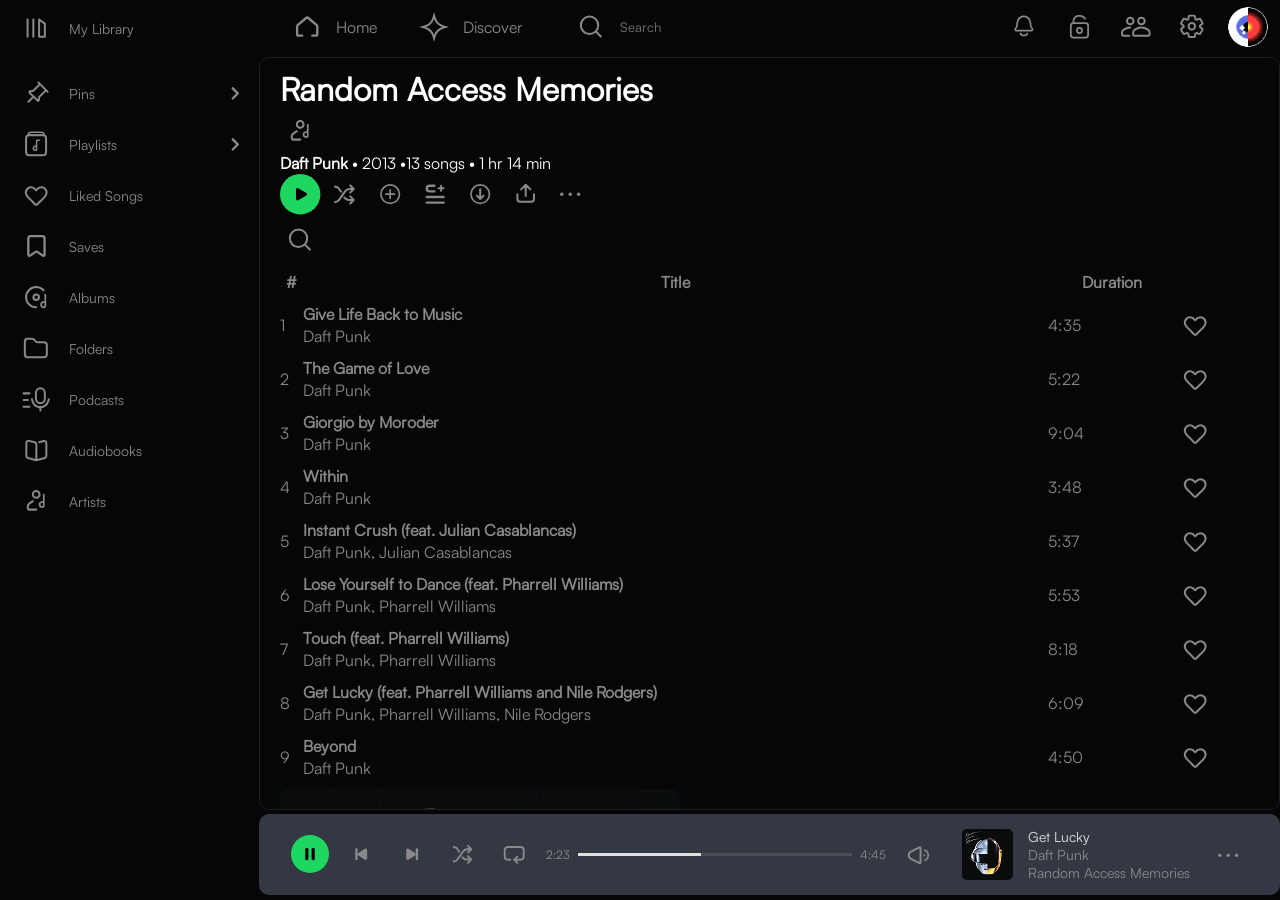
==== commit 3965c227: "fixed layout issue and added navigation links" ====
--- a/pages/album-page.html
+++ b/pages/album-page.html
@@ -36,7 +36,7 @@
                     </li>
 
                    <li class="sidebar-item">
-                        <a href="#">
+                        <a href="./liked-songs.html">
                             <div class="sidebar-item-icon-group">
                                 <img src="../images/liked-songs-icon.svg" alt="Liked Songs icon" class="sidebar-icon">
                                 <span class="sidebar-text">Liked Songs</span>
@@ -113,10 +113,10 @@
                             <span>Discover</span>
                         </a>
                     </nav>
-                    <form class="header-search">
+                    <a href="./search.html" class="header-search">
                         <img src="../images/search-icon.svg" alt="" class="search-icon">
                         <input type="text" placeholder="Search" class="search-input">
-                    </form>
+                    </a>
                 </div>
                 <div class="header-right-container">
                     <button class="header-icon-btn">
@@ -141,7 +141,7 @@
                 </div>
             </header>
             <!--Album Page Content-->
-            <main class="album-main-content main-content">
+            <main class="album-main-content main-content home-page">
                 <div class="album-content">
                     <h1>Random Access Memories</h1>
                     <div class="album-info">
@@ -389,7 +389,7 @@
             <nav class="mobile-nav none">
                 <div class="nav-item">
                     <img src="../images/home-inactive-icon.svg" alt="Home">
-                    <a href="">Home</a>
+                    <a href="../index.html">Home</a>
                 </div>
                 <div class="nav-item">
                     <img src="../images/discover-icon.svg" alt="Discover">
@@ -397,11 +397,11 @@
                 </div>
                 <div class="nav-item">
                     <img src="../images/search-icon.svg" alt="Search">
-                    <a href="">Search</a>
+                    <a href="./search.html">Search</a>
                 </div>
                 <div class="nav-item">
                     <img src="../images/library-icon.svg" alt="Library">
-                    <a href="">Library</a>
+                    <a href="./library.html">Library</a>
                 </div>
                 <div class="nav-item">
                     <img src="../images/user-icon.svg" alt="Profile">
--- a/css/styles.css
+++ b/css/styles.css
@@ -188,6 +188,10 @@
   .footer .more-menu {
     display: block;
   }
+}
+.footer .footer-overlay {
+  position: absolute;
+  inset: 0;
 }
 
 .footer-left-group {
@@ -498,7 +502,7 @@
 form.library-icon-btn input {
   background: none;
   border: none;
-  color: white;
+  color: #ffffff;
   margin-left: 5px;
   outline: none;
   width: 0;
@@ -1097,6 +1101,7 @@
     justify-content: space-between;
     align-items: center;
     background: rgba(0, 0, 0, 0.6);
+    z-index: 1;
   }
   .mobile-nav .nav-item {
     display: flex;
@@ -1220,10 +1225,6 @@
 }
 
 .liked-songs-content {
-  display: flex;
-  align-items: center;
-  flex-direction: column;
-  justify-content: space-between;
   padding: 8px 16px;
   color: #898989;
   background-color: transparent;
@@ -1279,7 +1280,6 @@
 #liked-songs-table {
   width: 100%;
   padding: 16px;
-  overflow: hidden;
 }
 
 .songs-table {
@@ -1464,128 +1464,291 @@
     height: 149px;
   }
 }
-.album-main-content {
+.song-main-content {
+  padding: 0;
+}
+
+.song-content {
+  position: relative;
+  overflow: hidden;
+  border-radius: 10px;
   width: 100%;
-  display: flex;
-  gap: 38px;
-}
-
-.album-content {
-  width: 66%;
-  display: flex;
-  flex-direction: column;
+  min-height: 1500px;
+  padding: 36px 0 0 44px;
+}
+.song-content .bg {
+  position: absolute;
+  inset: 0;
+  background-image: url("../images/ram-cover.png");
+  background-size: cover;
+  background-position: center;
+  filter: blur(100px);
+  transform: scale(1.3);
+}
+.song-content .overlay {
+  position: absolute;
+  inset: 0;
+  background: linear-gradient(to bottom, rgba(138, 157, 187, 0.18), #060606);
+}
+.song-content .content {
+  position: relative;
+  z-index: 1;
+  padding-bottom: 81px;
+}
+.song-content .song-info-container {
+  display: flex;
+  gap: 62px;
+  margin-bottom: 54px;
+}
+.song-content .song-info {
+  display: flex;
+  flex-direction: column;
+  color: #898989;
+  gap: 20px;
+}
+.song-content .song-title {
+  font-size: 36px;
+  max-width: 721px;
+  color: #E0E0E0;
+  font-weight: bold;
+}
+
+.track-info {
+  display: flex;
+  justify-content: space-between;
+  color: #898989;
+  font-size: 14px;
+  width: 529px;
+}
+
+.artist-group, .album-group {
+  display: flex;
+  align-items: center;
+  color: #E0E0E0;
+}
+
+.artist-icon, .album-icon {
+  width: 24px;
+  height: 24px;
+}
+
+.song-action-icons {
+  display: flex;
+  align-items: center;
+  gap: 14px;
+}
+
+.song-info .genres {
+  display: flex;
+  align-items: center;
+  gap: 8px;
+}
+.song-info .genres .genre {
+  padding: 5px 20px;
+  font-size: 14px;
+  border-radius: 44px;
+  border: 2px solid #898989;
+  color: #898989;
+}
+.song-info .genres .genre:hover {
+  border-color: #ffffff;
+  color: #ffffff;
+}
+
+.song-info .artists {
+  display: flex;
+  flex-direction: column;
+  gap: 15px;
+  max-width: 312px;
+}
+.song-info .artists .artist {
+  display: flex;
+  align-items: center;
+  gap: 20px;
+}
+.song-info .artists .artist-info {
+  display: flex;
+  flex-direction: column;
+  gap: 8px;
+}
+.song-info .artists .artist-info .artist-name {
+  color: #E0E0E0;
+}
+
+.tabs-bar {
+  display: flex;
+  align-items: center;
   gap: 24px;
-}
-
-.album-info-wrapper {
-  display: flex;
-  flex-direction: column;
-  flex: 1;
-}
-
-.album-info {
-  display: flex;
-  align-items: center;
-}
-
-.album-btns {
-  display: flex;
-  justify-content: space-between;
-  align-items: center;
-}
-
-table {
   width: 100%;
+  border-bottom: 1px solid #898989;
+  margin-bottom: 40px;
+}
+
+.tab {
+  position: relative;
   color: #898989;
-  border-collapse: separate;
-  border-spacing: 0 10px;
-}
-
-.album-table {
+  text-decoration: none;
+  font-size: 16px;
+  padding: 10px 20px;
+}
+
+.tab.active {
+  color: #E0E0E0;
+}
+
+.tab.active::after {
+  content: "";
+  position: absolute;
+  left: 0;
+  bottom: -1px;
   width: 100%;
-  padding: 16px;
-  display: flex;
-}
-
-.artist-table {
-  width: 100%;
-  max-width: 780px;
-  border-collapse: collapse;
-}
-
-.song-header tr {
-  border-bottom: 1px solid rgba(255, 255, 255, 0.15);
-}
-
-.song-header th {
-  padding: 8px 16px;
-  text-align: left;
-  font-size: 12px;
-  color: #a0a0a0;
-  text-transform: capitalize;
-  letter-spacing: 0.08em;
-}
-
-.included-songs tr {
-  cursor: pointer;
-}
-
-.included-songs tr:hover {
-  transform: scale(1.01);
-}
-
-.included-songs td {
-  padding: 10px 16px;
-  color: #e0e0e0;
-  font-size: 14px;
-  vertical-align: middle;
-}
-
-.included-songs td:first-child {
-  text-align: center;
-  color: #a0a0a0;
-  font-size: 14px;
-  width: 40px;
-}
-
-.music-genrs {
-  width: 320px;
-  height: 88px;
-  display: flex;
-  flex-wrap: wrap;
-  gap: 3px;
-  margin-top: 30px;
-}
-
-.music-genrs span {
+  height: 3px;
+  background: #1ED760;
+  border-radius: 2px;
+}
+
+.lyrics-container {
+  display: grid;
+  grid-template-columns: 41px 1fr;
+  height: auto;
+}
+.lyrics-container .lyrics-toolbar {
+  display: flex;
+  flex-direction: column;
+}
+.lyrics-container .lyrics-toolbar img {
+  width: 41px;
+  height: 41px;
+}
+.lyrics-container .lyrics {
+  display: flex;
+  flex-direction: column;
+  align-items: center;
+  font-size: 28px;
   color: #898989;
-  border: solid rgba(137, 137, 137, 0.2509803922);
-  border-radius: 40px;
-  padding: 12px 12px;
-  margin: 5px;
-}
-
-.artists-info {
-  display: flex;
-  flex-direction: column;
-  gap: 25px;
-  margin-top: 60px;
-}
-
-.artist-name {
-  display: flex;
-  align-items: center;
-  gap: 20px;
-  color: #898989;
-}
-
-.artist-name img {
-  width: 61px;
-  height: 61px;
-  border-radius: 50%;
-  object-fit: cover;
-}
-
+  font-weight: bold;
+  line-height: 50px;
+  margin-bottom: 100px;
+}
+.lyrics-container .lyrics-bold {
+  color: #E0E0E0;
+}
+
+@media screen and (max-width: 1480px) {
+  .song-info-container {
+    flex-direction: column;
+    align-items: center;
+  }
+  .song-cover {
+    width: 50%;
+    height: 50%;
+  }
+  .song-content .song-title {
+    max-width: 805px;
+  }
+}
+@media (max-width: 1200px) {
+  .song-content .song-title {
+    max-width: 721px;
+    text-align: center;
+  }
+}
+@media screen and (max-width: 800px) {
+  .song-footer, .song-mob-nav, .bg, .overlay, .song-content .song-info, .tabs-bar, .lyrics-container .lyrics-toolbar {
+    display: none;
+  }
+  .song-main-content {
+    background: linear-gradient(180deg, #3B414D 0%, #272B33 100%);
+    padding: 64px 24px;
+  }
+  .song-content {
+    padding: 0;
+  }
+  .song-content .song-info-container {
+    gap: 0;
+  }
+  .song-mobile-header {
+    display: flex;
+    align-items: center;
+    width: 100%;
+    font-size: 12px;
+    color: #898989;
+    margin-bottom: 28px;
+  }
+  .song-mobile-header div {
+    flex: 1;
+    display: flex;
+    align-items: center;
+    justify-content: center;
+  }
+  .song-cover {
+    width: 354px;
+    height: 354px;
+    margin-bottom: 32px;
+  }
+  .lyrics-container {
+    display: flex;
+    height: auto;
+  }
+  .lyrics-container .lyrics {
+    font-size: 20px;
+  }
+  .mobile-song-info {
+    display: flex;
+    justify-content: space-between;
+    width: 100%;
+  }
+  .mobile-song-info h3 {
+    font-size: 20px;
+    color: #E0E0E0;
+    max-width: 200px;
+    white-space: nowrap;
+    overflow: hidden;
+    margin-bottom: 8px;
+    mask-image: linear-gradient(to right, black 65%, rgba(0, 0, 0, 0.6) 80%, transparent 100%);
+  }
+  .mobile-song-info h4 {
+    font-size: 18px;
+    color: #898989;
+  }
+  .title-artist-group, .song-icon-group {
+    margin-bottom: 40px;
+  }
+  .progress-wrapper {
+    display: flex;
+    flex-direction: column;
+    width: 100%;
+    margin-bottom: 16px;
+  }
+  .progress-wrapper .song-progress-bar {
+    width: 100%;
+    height: 4px;
+    background: #898989;
+    border-radius: 4px;
+    position: relative;
+    margin-bottom: 12px;
+  }
+  .progress-wrapper .progress {
+    width: 40%;
+    height: 100%;
+    background: #E0E0E0;
+    border-radius: 4px;
+  }
+  .progress-wrapper .time {
+    font-size: 12px;
+    color: #898989;
+    display: flex;
+    justify-content: space-between;
+    align-items: center;
+  }
+  .mobile-song-controls, .song-mobile-icons {
+    display: flex;
+    justify-content: space-between;
+    align-items: center;
+    width: 100%;
+    margin-bottom: 36px;
+  }
+}
 @font-face {
   font-family: "Satoshi";
   src: url("../fonts/Satoshi-Regular.woff2") format("woff2");
@@ -1602,6 +1765,7 @@
   margin: 0;
   font-family: "Satoshi", sans-serif;
   overflow-x: hidden;
+  text-decoration: none;
 }
 
 /*# sourceMappingURL=styles.css.map */
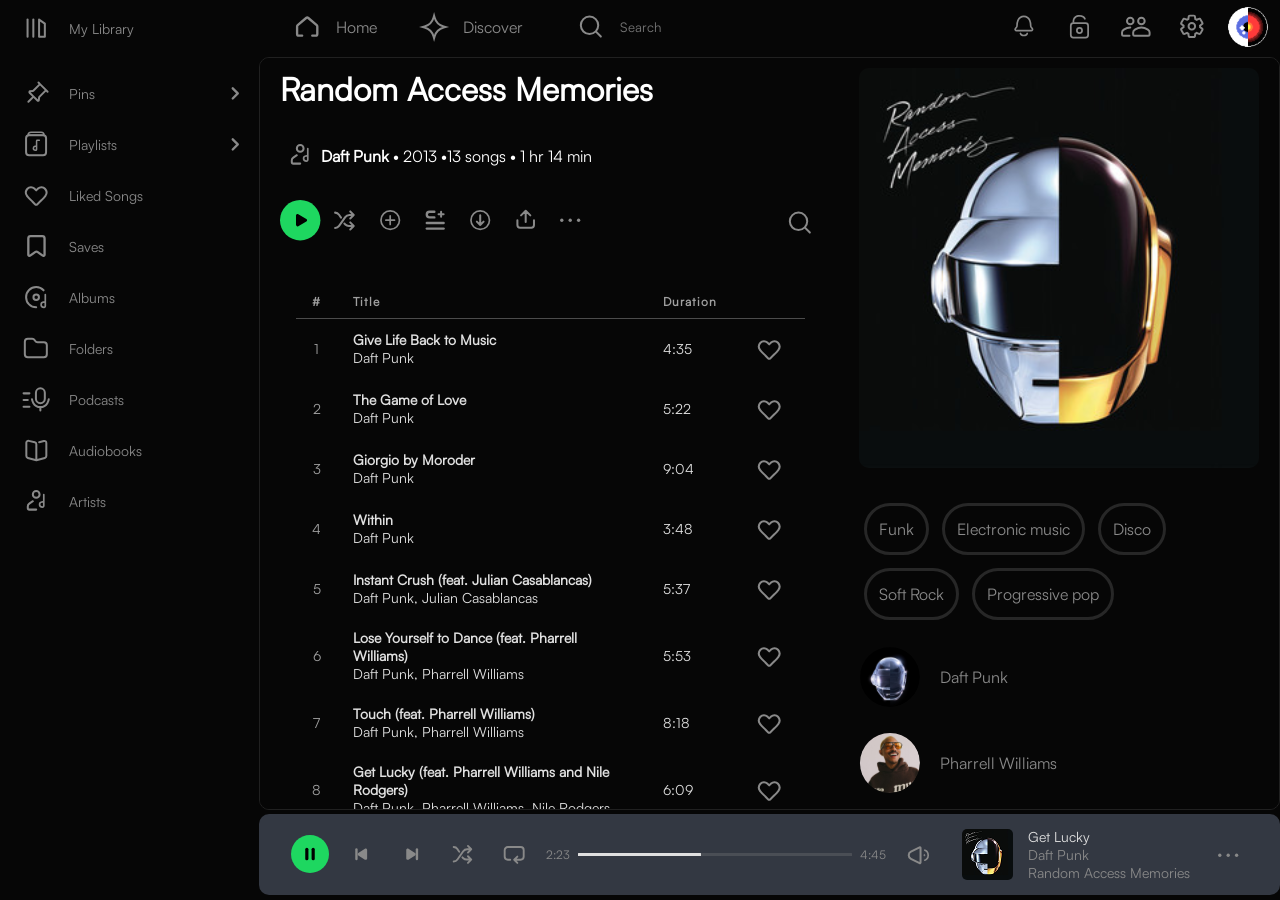
==== commit 2bba349b: "add more links to connect pages" ====
--- a/pages/album-page.html
+++ b/pages/album-page.html
@@ -340,6 +340,7 @@
             </main> 
             <!--end of Album page-->
             <footer class="footer">
+                <a href="./song.html" class="footer-overlay"></a>
                 <div class="footer-left-group">
                     <div class="player-controls">
                         <img src="../images/play-icon.svg" alt="play/pause">
--- a/css/styles.css
+++ b/css/styles.css
@@ -1464,6 +1464,128 @@
     height: 149px;
   }
 }
+.album-main-content {
+  width: 100%;
+  display: flex;
+  gap: 38px;
+}
+
+.album-content {
+  width: 66%;
+  display: flex;
+  flex-direction: column;
+  gap: 24px;
+}
+
+.album-info-wrapper {
+  display: flex;
+  flex-direction: column;
+  flex: 1;
+}
+
+.album-info {
+  display: flex;
+  align-items: center;
+}
+
+.album-btns {
+  display: flex;
+  justify-content: space-between;
+  align-items: center;
+}
+
+table {
+  width: 100%;
+  color: #898989;
+  border-collapse: separate;
+  border-spacing: 0 10px;
+}
+
+.album-table {
+  width: 100%;
+  padding: 16px;
+  display: flex;
+}
+
+.artist-table {
+  width: 100%;
+  max-width: 780px;
+  border-collapse: collapse;
+}
+
+.song-header tr {
+  border-bottom: 1px solid rgba(255, 255, 255, 0.15);
+}
+
+.song-header th {
+  padding: 8px 16px;
+  text-align: left;
+  font-size: 12px;
+  color: #a0a0a0;
+  text-transform: capitalize;
+  letter-spacing: 0.08em;
+}
+
+.included-songs tr {
+  cursor: pointer;
+}
+
+.included-songs tr:hover {
+  transform: scale(1.01);
+}
+
+.included-songs td {
+  padding: 10px 16px;
+  color: #e0e0e0;
+  font-size: 14px;
+  vertical-align: middle;
+}
+
+.included-songs td:first-child {
+  text-align: center;
+  color: #a0a0a0;
+  font-size: 14px;
+  width: 40px;
+}
+
+.music-genrs {
+  width: 320px;
+  height: 88px;
+  display: flex;
+  flex-wrap: wrap;
+  gap: 3px;
+  margin-top: 30px;
+}
+
+.music-genrs span {
+  color: #898989;
+  border: solid rgba(137, 137, 137, 0.2509803922);
+  border-radius: 40px;
+  padding: 12px 12px;
+  margin: 5px;
+}
+
+.artists-info {
+  display: flex;
+  flex-direction: column;
+  gap: 25px;
+  margin-top: 60px;
+}
+
+.artist-name {
+  display: flex;
+  align-items: center;
+  gap: 20px;
+  color: #898989;
+}
+
+.artist-name img {
+  width: 61px;
+  height: 61px;
+  border-radius: 50%;
+  object-fit: cover;
+}
+
 .song-main-content {
   padding: 0;
 }
